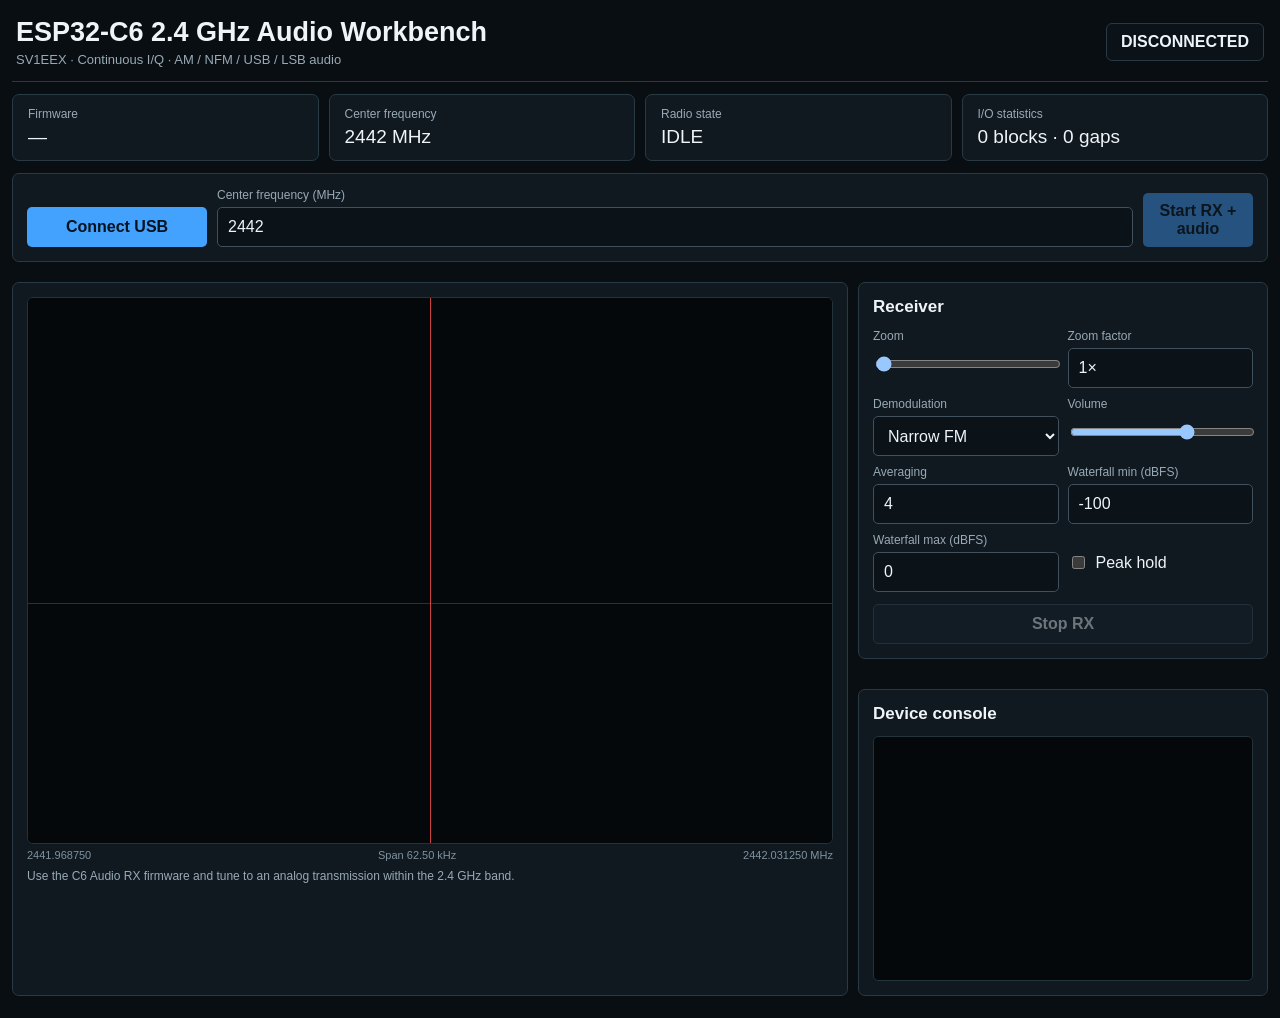
==== c6-audio/web/index.html @ b283e19e "Publish ESP32-C6 audio receiver preview" ====
<!doctype html>
<html lang="en">
<head>
  <meta charset="utf-8">
  <meta name="viewport" content="width=device-width,initial-scale=1">
  <title>ESP32-C6 2.4 GHz Audio Workbench</title>
  <link rel="stylesheet" href="style.css">
  <script defer src="spectrum.js"></script>
  <script defer src="usb.js"></script>
  <script defer src="receiver.js"></script>
  <script defer src="workbench.js"></script>
</head>
<body><div class="app">
  <div class="top">
    <div><h1>ESP32-C6 2.4 GHz Audio Workbench</h1>
      <div class="sub">SV1EEX · Continuous I/Q · AM / NFM / USB / LSB audio</div></div>
    <div id="connTop" class="status" role="status">DISCONNECTED</div>
  </div>
  <div class="cards">
    <div class="card"><div class="label">Firmware</div><div id="fwCard" class="value">—</div></div>
    <div class="card"><div class="label">Center frequency</div><div id="freqCard" class="value">2442 MHz</div></div>
    <div class="card"><div class="label">Radio state</div><div id="stateCard" class="value">IDLE</div></div>
    <div class="card"><div class="label">I/O statistics</div><div id="statCard" class="value">0 frames</div></div>
  </div>
  <div class="panel"><div class="toolbar">
    <button id="connect" class="primary">Connect USB</button>
    <div class="field"><label for="freq">Center frequency (MHz)</label>
      <input id="freq" type="number" min="2400" max="2500" step="0.001" value="2442"></div>
    <button id="live" class="primary" disabled>Start RX + audio</button>
  </div></div>
  <div class="main">
    <div class="display panel">
      <div class="scopeWrap"><canvas id="spectrum" width="1400" height="305"></canvas><div class="freqline"></div>
        <canvas id="waterfall" width="1400" height="240"></canvas></div>
      <div class="axis"><span id="leftFreq">—</span><span id="spanText">Span —</span><span id="rightFreq">—</span></div>
      <p class="small">Use the C6 Audio RX firmware and tune to an analog transmission within the 2.4 GHz band.</p>
    </div>
    <div class="side"><section class="panel">
      <h2>Receiver</h2>
      <div class="ctrlgrid">
        <div class="field"><label for="zoom">Zoom</label><input id="zoom" type="range" min="1" max="32" step="1" value="1"></div>
        <div class="field"><label for="zoomText">Zoom factor</label><input id="zoomText" type="text" value="1×" readonly></div>
        <div class="field"><label for="mode">Demodulation</label><select id="mode">
          <option value="NFM">Narrow FM</option><option>AM</option><option>USB</option><option>LSB</option>
        </select></div>
        <div class="field"><label for="volume">Volume</label><input id="volume" type="range" min="0" max="100" value="65"></div>
        <div class="field"><label for="avg">Averaging</label><input id="avg" type="number" min="1" max="32" step="1" value="4"></div>
        <div class="field"><label for="wfMin">Waterfall min (dBFS)</label><input id="wfMin" type="number" min="-160" max="0" value="-100"></div>
        <div class="field"><label for="wfMax">Waterfall max (dBFS)</label><input id="wfMax" type="number" min="-140" max="20" value="0"></div>
        <div class="toggleRow"><input id="peak" type="checkbox"><label for="peak">Peak hold</label></div>
      </div>
      <div class="actions">
        <button id="stop" class="secondary" disabled>Stop RX</button>
      </div>
    </section><section class="panel">
      <h2>Device console</h2><div id="log"></div>
    </section></div>
  </div>
</div></body>
</html>
---- c6-audio/web/style.css ----
:root{color-scheme:dark;font-family:Segoe UI,Arial,sans-serif;background:#090e12;color:#eef4f7;--panel:#101820;--panel2:#0b1218;--border:#2a3a45;--green:#38d06a;--blue:#44a2ff;--red:#ff5964;--muted:#98aab5;--amber:#f0b84b}
*{box-sizing:border-box}html,body{margin:0;min-height:100%;background:#090e12}body{padding:12px}.app{width:min(1780px,100%);margin:auto}.top{display:flex;align-items:center;justify-content:space-between;gap:18px;border-bottom:1px solid var(--border);padding:5px 4px 14px}h1{font-size:27px;font-weight:600;margin:0}.sub{color:var(--muted);margin-top:4px;font-size:13px}.status{font-weight:700;padding:9px 14px;border:1px solid var(--border);border-radius:6px;background:var(--panel2)}.cards{display:grid;grid-template-columns:repeat(6,1fr);gap:10px;margin:12px 0}.card,.panel{background:var(--panel);border:1px solid var(--border);border-radius:7px}.card{padding:12px 15px}.panel{padding:14px;margin:10px 0}.label{color:var(--muted);font-size:12px}.value{font-size:19px;margin-top:5px;font-variant-numeric:tabular-nums}.toolbar{display:grid;grid-template-columns:180px minmax(230px,1fr) 110px minmax(360px,1.6fr);gap:10px;align-items:end}.field label{display:block;color:var(--muted);font-size:12px;margin-bottom:5px}input,button,select,textarea{font:inherit;min-height:40px;border-radius:5px;border:1px solid #40515d;background:#0b1218;color:#eef4f7;padding:8px 10px}textarea{width:100%;min-height:74px}input,select{width:100%}input[type=range]{padding:0;min-height:28px}button{cursor:pointer;font-weight:600}button:hover:not(:disabled){filter:brightness(1.12)}button:disabled{opacity:.42;cursor:not-allowed}.primary{background:var(--blue);color:#06131d;border-color:transparent}.danger{background:var(--red);color:#210407;border-color:transparent}.secondary{background:#17232c}.active{background:var(--green)!important;color:#07150b!important;border-color:transparent!important}.segment{display:flex;gap:6px;flex-wrap:wrap}.segment button{min-width:66px;padding-left:12px;padding-right:12px}.main{display:grid;grid-template-columns:minmax(0,1fr) 410px;gap:10px}.display{min-width:0}.side{display:flex;flex-direction:column;gap:10px}.scopeWrap{position:relative;background:#04080b;border:1px solid #23323b;border-radius:6px;overflow:hidden}canvas{display:block;width:100%;background:#04080b}#spectrum{height:305px}#waterfall{height:240px;border-top:1px solid #23323b}.freqline{position:absolute;top:0;bottom:0;left:50%;width:1px;background:rgba(255,80,80,.8);pointer-events:none}.filterBox{position:absolute;top:0;height:305px;background:rgba(68,162,255,.10);border-left:1px solid rgba(68,162,255,.75);border-right:1px solid rgba(68,162,255,.75);pointer-events:none}.axis{display:flex;justify-content:space-between;color:#7f929e;font-size:11px;margin-top:5px;font-variant-numeric:tabular-nums}.ctrlgrid{display:grid;grid-template-columns:1fr 1fr;gap:9px}.full{grid-column:1/-1}.inline{display:grid;grid-template-columns:1fr 98px;gap:7px;align-items:center}.tri{display:grid;grid-template-columns:1fr 1fr 1fr;gap:7px}.meter{height:8px;background:#091015;border:1px solid #25333c;border-radius:99px;overflow:hidden;margin-top:7px}.meter>div{height:100%;width:0;background:var(--green)}.actions{display:flex;gap:8px;flex-wrap:wrap}.actions button{flex:1}.small{font-size:12px;color:var(--muted);line-height:1.45;margin:7px 0 0}.ok{color:var(--green)}.bad{color:#ff9aa0}.warn{color:var(--amber)}.txstate{color:var(--red)}.rxstate{color:var(--blue)}.toggleRow{display:flex;align-items:center;gap:8px;min-height:40px}.toggleRow input{width:auto;min-height:auto}#log{height:245px;overflow:auto;white-space:pre-wrap;background:#04080b;border:1px solid #23323b;border-radius:5px;padding:10px;font:12px Consolas,monospace;color:#d9e5ea}.tabs{display:flex;gap:6px;flex-wrap:wrap;margin-bottom:10px}.tabs button{min-height:34px}.hide{display:none!important}@media(max-width:1200px){.main{grid-template-columns:1fr}.side{display:grid;grid-template-columns:1fr 1fr}.toolbar{grid-template-columns:1fr 1fr}.cards{grid-template-columns:repeat(3,1fr)}}@media(max-width:760px){body{padding:8px}.side{display:block}.toolbar{grid-template-columns:1fr}.cards{grid-template-columns:1fr 1fr}.top{flex-direction:column;align-items:flex-start}.ctrlgrid{grid-template-columns:1fr}h1{font-size:22px}}

.cards { grid-template-columns: repeat(4, minmax(0, 1fr)); }
.toolbar { grid-template-columns: 180px minmax(120px, 1fr) 110px; }
.panel h2 { margin: 0 0 12px; font-size: 17px; }
.actions { margin-top: 12px; }
@media (max-width: 760px) {
  .cards { grid-template-columns: repeat(2, minmax(0, 1fr)); }
  .toolbar { grid-template-columns: 1fr; }
  #spectrum { height: 210px; }
  #waterfall { height: 165px; }
}
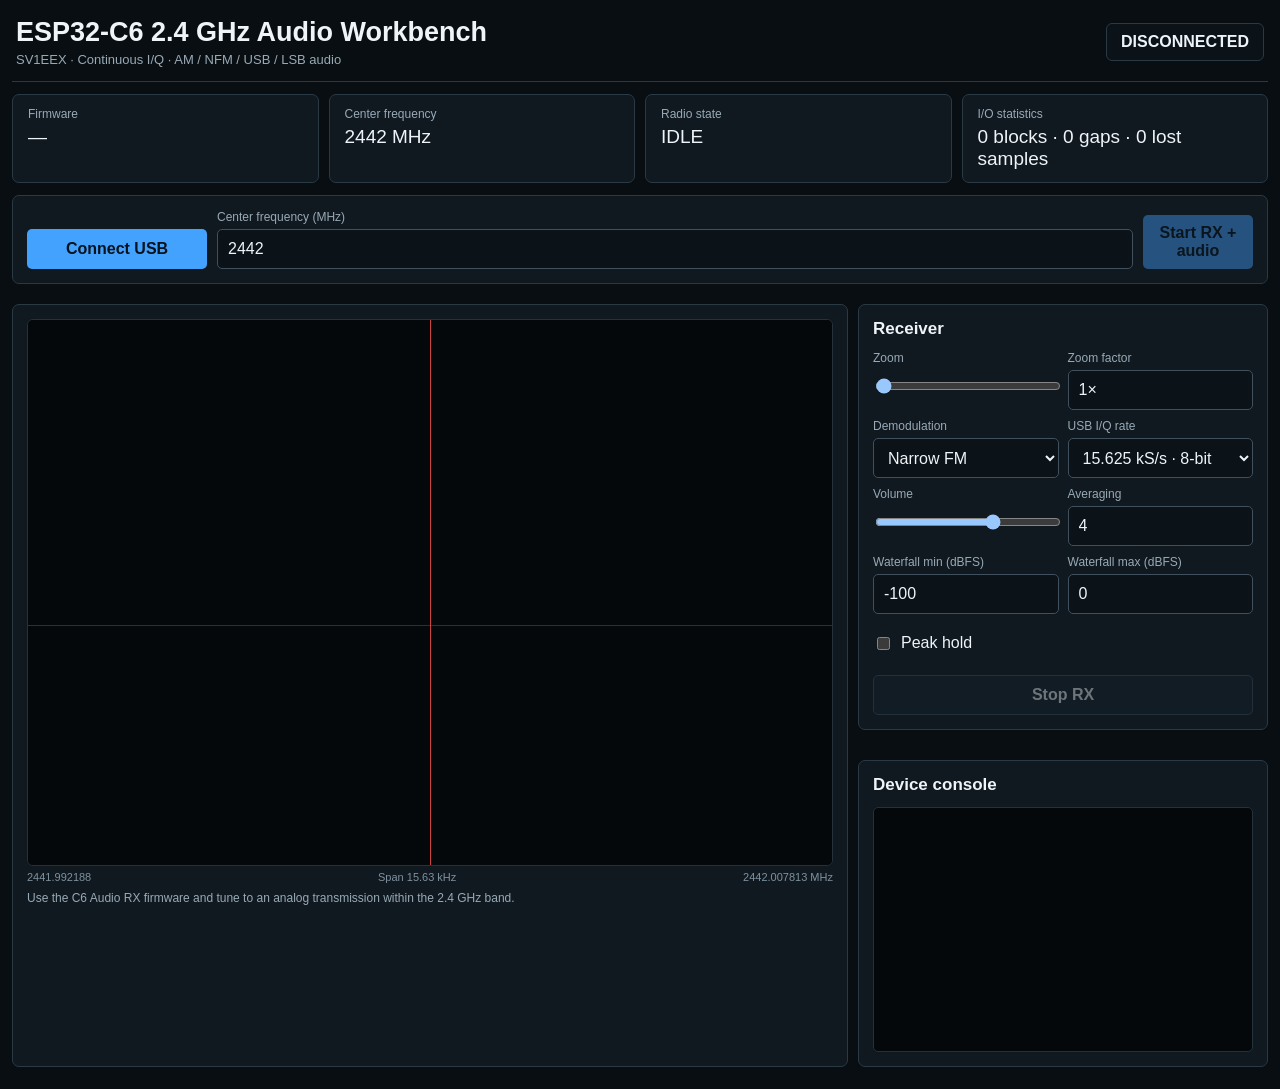
==== commit e10790b1: "Reduce default USB bandwidth and measure actual I/Q gaps" ====
--- a/c6-audio/web/index.html
+++ b/c6-audio/web/index.html
@@ -30,7 +30,7 @@
   </div></div>
   <div class="main">
     <div class="display panel">
-      <div class="scopeWrap"><canvas id="spectrum" width="1400" height="305"></canvas><div class="freqline"></div>
+      <div class="scopeWrap"><canvas id="spectrum" width="1400" height="305"></canvas><div id="tunedMarker" class="freqline"></div>
         <canvas id="waterfall" width="1400" height="240"></canvas></div>
       <div class="axis"><span id="leftFreq">—</span><span id="spanText">Span —</span><span id="rightFreq">—</span></div>
       <p class="small">Use the C6 Audio RX firmware and tune to an analog transmission within the 2.4 GHz band.</p>
@@ -42,6 +42,11 @@
         <div class="field"><label for="zoomText">Zoom factor</label><input id="zoomText" type="text" value="1×" readonly></div>
         <div class="field"><label for="mode">Demodulation</label><select id="mode">
           <option value="NFM">Narrow FM</option><option>AM</option><option>USB</option><option>LSB</option>
+        </select></div>
+        <div class="field"><label for="profile">USB I/Q rate</label><select id="profile">
+          <option value="low">15.625 kS/s · 8-bit</option>
+          <option value="medium">31.25 kS/s · 8-bit</option>
+          <option value="wide">62.5 kS/s · 16-bit</option>
         </select></div>
         <div class="field"><label for="volume">Volume</label><input id="volume" type="range" min="0" max="100" value="65"></div>
         <div class="field"><label for="avg">Averaging</label><input id="avg" type="number" min="1" max="32" step="1" value="4"></div>
